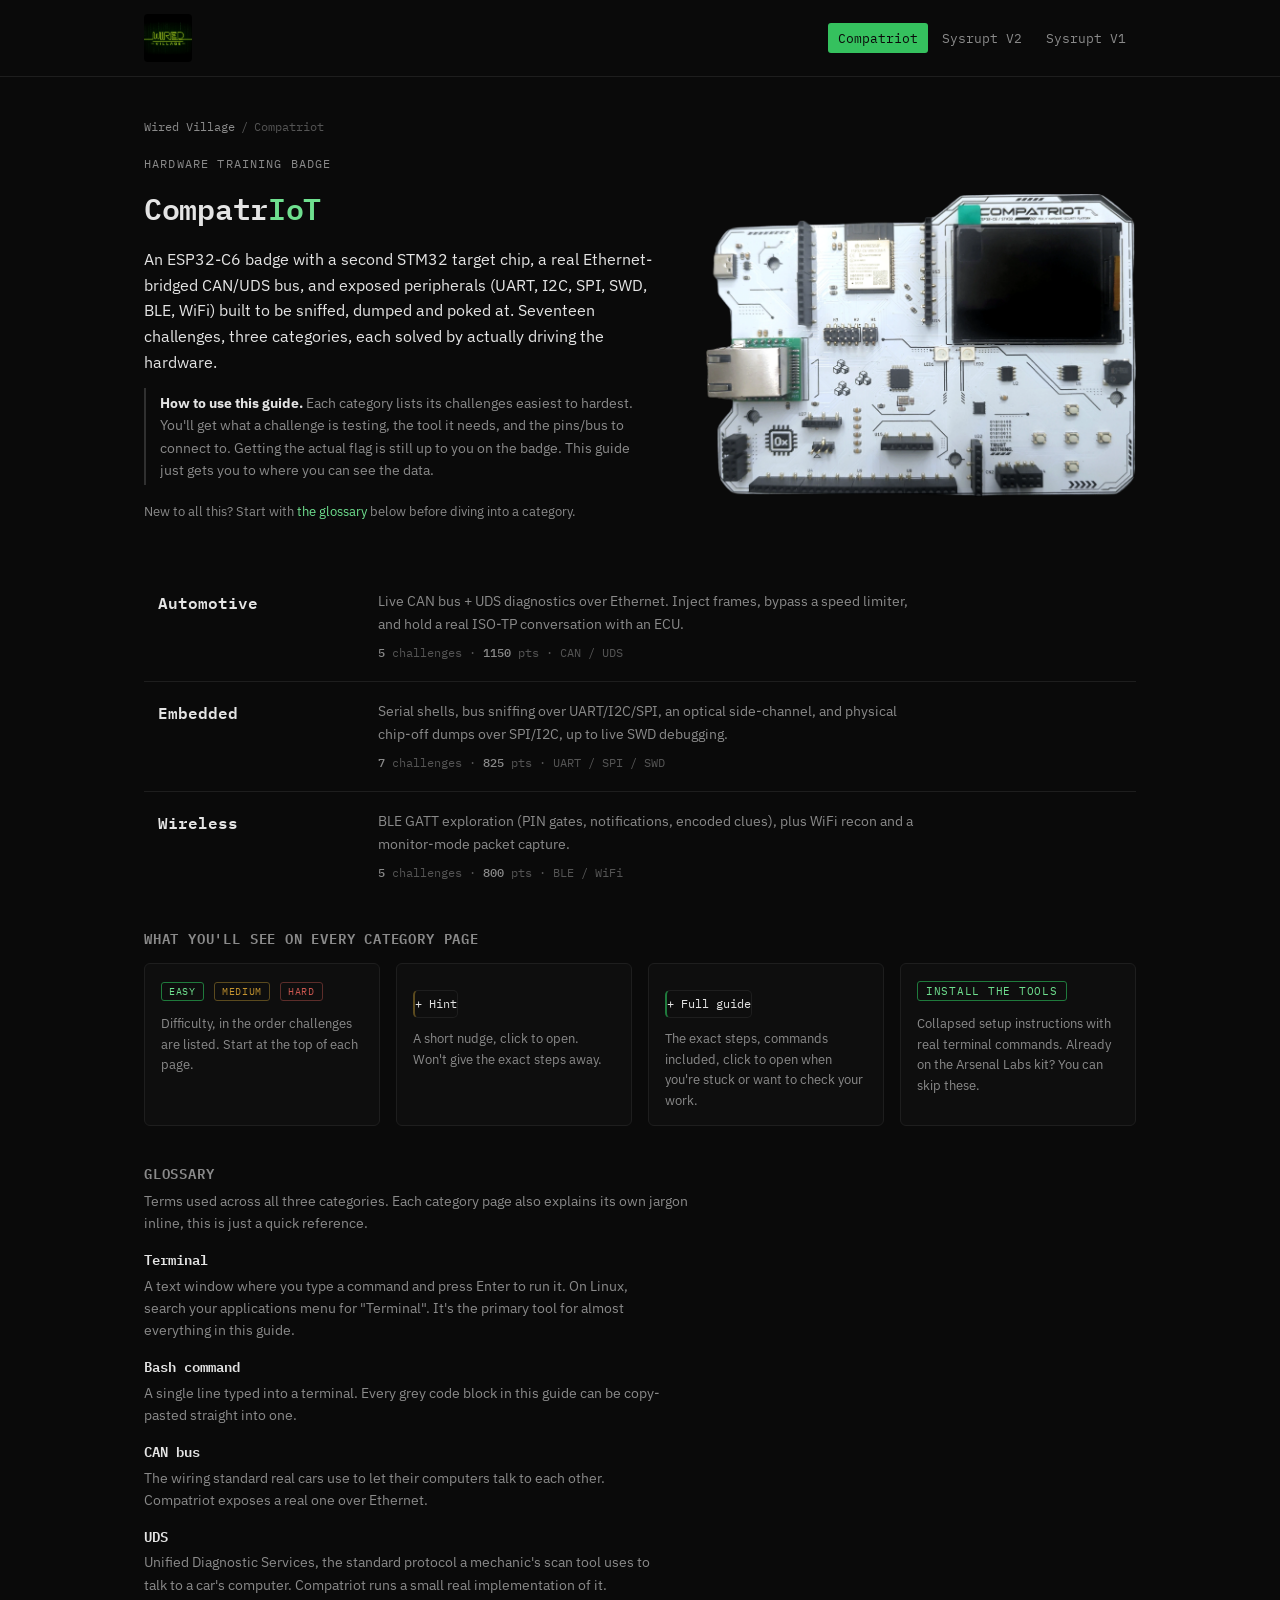
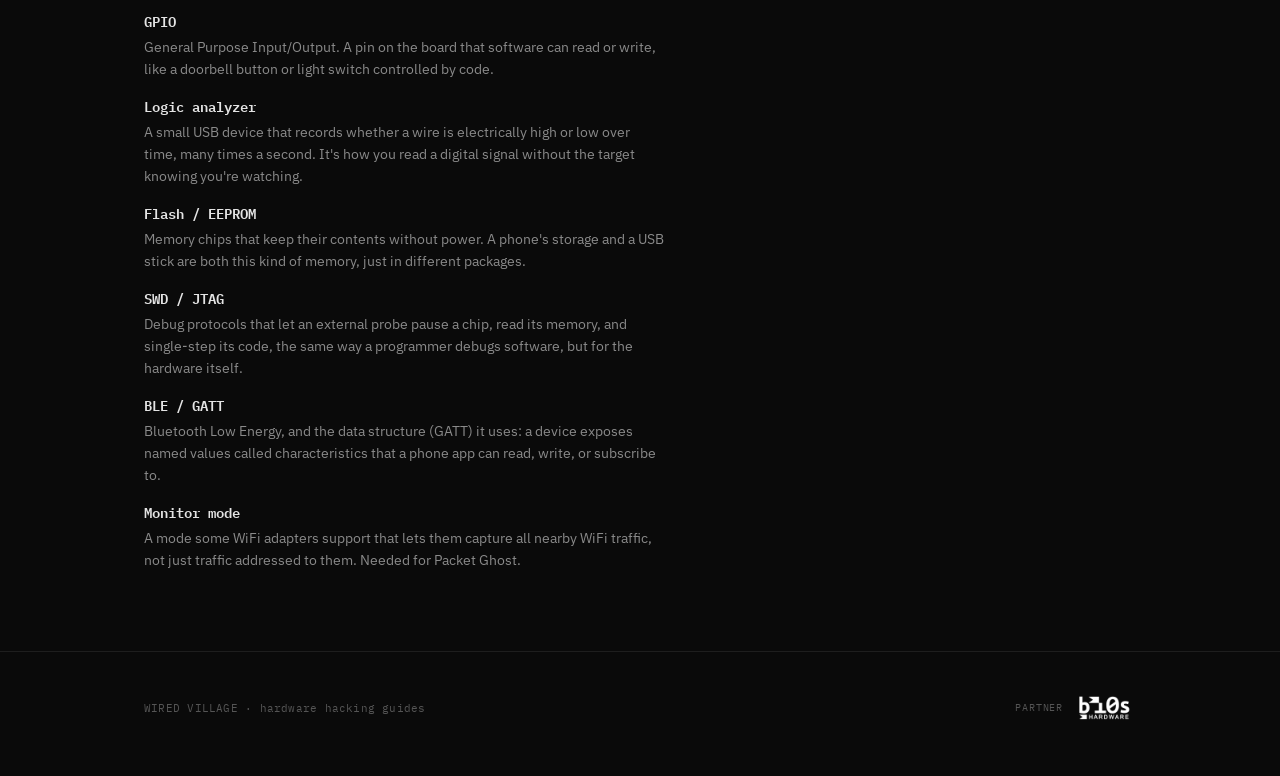
==== compatriot/index.html @ f9ece584 "Add Wired Village site: Compatriot guide, Sysrupt V1 and V2 guides" ====
<!doctype html>
<html lang="en">
<head>
<meta charset="utf-8">
<meta name="viewport" content="width=device-width, initial-scale=1">
<title>Compatriot · Wired Village</title>
<meta name="description" content="Guide to the Compatriot hardware badge: Automotive, Embedded and Wireless challenges.">
<link rel="icon" href="../assets/img/wired-village-logo.png">
<link rel="preconnect" href="https://fonts.googleapis.com">
<link rel="preconnect" href="https://fonts.gstatic.com" crossorigin>
<link href="https://fonts.googleapis.com/css2?family=IBM+Plex+Mono:wght@400;500;600;700&family=IBM+Plex+Sans:wght@400;500;600&display=swap" rel="stylesheet">
<link rel="stylesheet" href="../assets/css/site.css">
</head>
<body>

<header class="topbar">
  <div class="topbar-inner">
    <div class="brand">
      <a href="../index.html" style="display:flex;align-items:center;gap:9px;color:inherit;border-bottom:none;">
        <img src="../assets/img/wired-village-logo.png" alt="Wired Village">
      </a>
    </div>
    <nav class="navlinks">
      <a href="index.html" class="active">Compatriot</a>
      <a href="../sysrupt-v2/index.html">Sysrupt V2</a>
      <a href="../sysrupt/index.html">Sysrupt V1</a>
    </nav>
  </div>
</header>

<section class="wrap" style="padding: 40px 24px 10px;">
  <p class="crumbs"><a href="../index.html">Wired Village</a><span class="sep">/</span>Compatriot</p>
  <div style="display:grid;grid-template-columns:1.1fr .9fr;gap:36px;align-items:center;">
    <div>
      <p class="eyebrow">Hardware training badge</p>
      <h1>Compatr<span class="iot">IoT</span></h1>
      <p class="lead">
        An ESP32-C6 badge with a second STM32 target chip, a real Ethernet-bridged CAN/UDS
        bus, and exposed peripherals (UART, I2C, SPI, SWD, BLE, WiFi) built to be sniffed,
        dumped and poked at. Seventeen challenges, three categories, each solved by actually
        driving the hardware.
      </p>
      <p class="note" style="max-width:62ch;">
        <b>How to use this guide.</b> Each category lists its challenges easiest to
        hardest. You'll get what a challenge is testing, the tool it needs, and the
        pins/bus to connect to. Getting the actual flag is still up to you on the badge.
        This guide just gets you to where you can see the data.
      </p>
      <p style="font-size:13px;">New to all this? Start with
        <a href="#glossary">the glossary</a> below before diving into a category.</p>
    </div>
    <img src="../assets/img/board-cutout.webp" alt="Compatriot badge, populated board, top view" style="width:100%;height:auto;">
  </div>
</section>
<style>@media (max-width: 760px){ .wrap div[style*="grid-template-columns"]{ display:block !important; } }</style>

<section class="wrap" style="padding: 20px 24px 10px;">
  <table class="index-table">
    <tr data-href="automotive.html">
      <td class="ix-name"><a href="automotive.html">Automotive</a></td>
      <td class="ix-desc">
        <p>Live CAN bus + UDS diagnostics over Ethernet. Inject frames, bypass a speed
           limiter, and hold a real ISO-TP conversation with an ECU.</p>
        <div class="meta"><b>5</b> challenges · <b>1150</b> pts · CAN / UDS</div>
      </td>
      <td class="ix-arrow">→</td>
    </tr>
    <tr data-href="embedded.html">
      <td class="ix-name"><a href="embedded.html">Embedded</a></td>
      <td class="ix-desc">
        <p>Serial shells, bus sniffing over UART/I2C/SPI, an optical side-channel, and
           physical chip-off dumps over SPI/I2C, up to live SWD debugging.</p>
        <div class="meta"><b>7</b> challenges · <b>825</b> pts · UART / SPI / SWD</div>
      </td>
      <td class="ix-arrow">→</td>
    </tr>
    <tr data-href="wireless.html">
      <td class="ix-name"><a href="wireless.html">Wireless</a></td>
      <td class="ix-desc">
        <p>BLE GATT exploration (PIN gates, notifications, encoded clues), plus WiFi recon
           and a monitor-mode packet capture.</p>
        <div class="meta"><b>5</b> challenges · <b>800</b> pts · BLE / WiFi</div>
      </td>
      <td class="ix-arrow">→</td>
    </tr>
  </table>
</section>

<section class="wrap" style="padding: 10px 24px 20px;">
  <h3 style="margin-top:0;">What you'll see on every category page</h3>
  <div class="legend-grid">
    <div class="legend-item">
      <span class="diff-tag easy">Easy</span>
      <span class="diff-tag med">Medium</span>
      <span class="diff-tag hard">Hard</span>
      <p>Difficulty, in the order challenges are listed. Start at the top of each page.</p>
    </div>
    <div class="legend-item">
      <span class="reveal hint" style="display:inline-block;"><span class="reveal-fake-summary">+ Hint</span></span>
      <p>A short nudge, click to open. Won't give the exact steps away.</p>
    </div>
    <div class="legend-item">
      <span class="reveal guide" style="display:inline-block;"><span class="reveal-fake-summary">+ Full guide</span></span>
      <p>The exact steps, commands included, click to open when you're stuck or want to
         check your work.</p>
    </div>
    <div class="legend-item">
      <span class="tag-soon" style="color:var(--accent-text);border-color:var(--accent-dim);">Install the tools</span>
      <p>Collapsed setup instructions with real terminal commands. Already on the Arsenal
         Labs kit? You can skip these.</p>
    </div>
  </div>
</section>

<section class="wrap" id="glossary" style="padding: 10px 24px 60px;">
  <h3 style="margin-top:0;">Glossary</h3>
  <p style="font-size:13.5px;">Terms used across all three categories. Each category page
     also explains its own jargon inline, this is just a quick reference.</p>
  <dl class="glossary">
    <dt>Terminal</dt><dd>A text window where you type a command and press Enter to run it. On Linux, search your applications menu for "Terminal". It's the primary tool for almost everything in this guide.</dd>
    <dt>Bash command</dt><dd>A single line typed into a terminal. Every grey code block in this guide can be copy-pasted straight into one.</dd>
    <dt>CAN bus</dt><dd>The wiring standard real cars use to let their computers talk to each other. Compatriot exposes a real one over Ethernet.</dd>
    <dt>UDS</dt><dd>Unified Diagnostic Services, the standard protocol a mechanic's scan tool uses to talk to a car's computer. Compatriot runs a small real implementation of it.</dd>
    <dt>GPIO</dt><dd>General Purpose Input/Output. A pin on the board that software can read or write, like a doorbell button or light switch controlled by code.</dd>
    <dt>Logic analyzer</dt><dd>A small USB device that records whether a wire is electrically high or low over time, many times a second. It's how you read a digital signal without the target knowing you're watching.</dd>
    <dt>Flash / EEPROM</dt><dd>Memory chips that keep their contents without power. A phone's storage and a USB stick are both this kind of memory, just in different packages.</dd>
    <dt>SWD / JTAG</dt><dd>Debug protocols that let an external probe pause a chip, read its memory, and single-step its code, the same way a programmer debugs software, but for the hardware itself.</dd>
    <dt>BLE / GATT</dt><dd>Bluetooth Low Energy, and the data structure (GATT) it uses: a device exposes named values called characteristics that a phone app can read, write, or subscribe to.</dd>
    <dt>Monitor mode</dt><dd>A mode some WiFi adapters support that lets them capture all nearby WiFi traffic, not just traffic addressed to them. Needed for Packet Ghost.</dd>
  </dl>
</section>

<footer>
  <div class="wrap foot-inner">
    <div class="foot-left">WIRED VILLAGE · hardware hacking guides</div>
    <div class="partner">
      <span>Partner</span>
      <img src="../assets/img/bi0s-hardware-logo.png" alt="bi0s hardware">
    </div>
  </div>
</footer>

<script src="../assets/js/site.js"></script>
</body>
</html>
---- assets/css/site.css ----
/* Wired Village — shared stylesheet. Plain, dark, documentation-style. */

:root {
  --bg: #0a0a0a;
  --bg-alt: #0e0e0e;
  --bg-inset: #060606;
  --border: #1e1e1e;
  --border-strong: #303030;
  --text: #e4e4e4;
  --text-dim: #8a8a8a;
  --text-dimmer: #555;
  --accent: #35c15e;
  --accent-dim: #1f7a3c;
  --accent-text: #6fe08f;
  --red: #c8564f;
  --amber: #c2922f;
  --cyan: #4fb8d6;
  --border-bright: #3a3a3a;
  --mono: "IBM Plex Mono", "JetBrains Mono", ui-monospace, "SF Mono", Menlo, Consolas, monospace;
  --sans: "IBM Plex Sans", "Inter", system-ui, -apple-system, "Segoe UI", Arial, sans-serif;
  --maxw: 1040px;
}

* { box-sizing: border-box; }

body {
  margin: 0;
  background: var(--bg);
  color: var(--text);
  font-family: var(--sans);
  font-size: 15px;
  line-height: 1.65;
  -webkit-font-smoothing: antialiased;
}

a { color: var(--accent-text); text-decoration: none; border-bottom: 1px solid transparent; }
a:hover { border-bottom-color: var(--accent-dim); }

img { max-width: 100%; display: block; }

code, .mono { font-family: var(--mono); }
code {
  background: var(--bg-inset);
  border: 1px solid var(--border);
  color: var(--accent-text);
  padding: 1px 5px;
  border-radius: 3px;
  font-size: .87em;
}
pre {
  background: var(--bg-inset);
  border: 1px solid var(--border);
  border-radius: 4px;
  padding: 12px 14px;
  overflow-x: auto;
  font-family: var(--mono);
  font-size: 12.5px;
  color: #b7c9bb;
  line-height: 1.55;
}

hr { border: none; border-top: 1px solid var(--border); margin: 28px 0; }

/* ---------- header ---------- */
.topbar {
  border-bottom: 1px solid var(--border);
}
.topbar-inner {
  max-width: var(--maxw);
  margin: 0 auto;
  padding: 14px 24px;
  display: flex;
  align-items: center;
  justify-content: space-between;
  gap: 20px;
  flex-wrap: wrap;
}
.brand {
  display: flex;
  align-items: center;
  gap: 9px;
  font-family: var(--mono);
  font-size: 13.5px;
  letter-spacing: .02em;
  color: var(--text);
}
.brand img { height: 48px; width: auto; border-radius: 4px; }
.brand .sep { color: var(--text-dimmer); }
.brand .sub { color: var(--text-dim); }
.navlinks {
  display: flex;
  gap: 4px;
  font-family: var(--mono);
  font-size: 12.5px;
}
.navlinks a {
  color: var(--text-dim);
  padding: 5px 10px;
  border-bottom: none;
  border-radius: 3px;
}
.navlinks a:hover { color: var(--text); background: var(--bg-alt); }
.navlinks a.active { color: var(--bg); background: var(--accent); }
.navlinks a.active:hover { color: var(--bg); background: var(--accent); }

/* ---------- layout ---------- */
.wrap { max-width: var(--maxw); margin: 0 auto; padding: 0 24px; }
.section { padding: 44px 0; }

.hero-row {
  display: flex;
  align-items: center;
  gap: 28px;
  flex-wrap: wrap;
}
.hero-row img.hero-logo {
  width: 128px;
  height: 128px;
  flex-shrink: 0;
  border-radius: 10px;
}
.hero-row .hero-text { flex: 1 1 360px; min-width: 260px; }
@media (max-width: 560px) {
  .hero-row img.hero-logo { width: 88px; height: 88px; }
}

.iot { color: var(--accent-text); }

.eyebrow {
  font-family: var(--mono);
  font-size: 11.5px;
  letter-spacing: .1em;
  text-transform: uppercase;
  color: var(--text-dim);
  margin: 0 0 10px;
}
h1 {
  font-family: var(--mono);
  font-weight: 600;
  font-size: 30px;
  letter-spacing: -.01em;
  margin: 0 0 14px;
  color: var(--text);
}
h2 {
  font-family: var(--mono);
  font-weight: 600;
  font-size: 19px;
  margin: 0 0 4px;
  color: var(--text);
  padding-top: 2px;
}
h3 { font-family: var(--mono); font-weight: 600; font-size: 13.5px; margin: 20px 0 6px; color: var(--text-dim); text-transform: uppercase; letter-spacing: .06em; }
p { margin: 0 0 13px; color: var(--text-dim); max-width: 68ch; }
p.lead { color: var(--text); font-size: 15.5px; max-width: 62ch; }

ul, ol { color: var(--text-dim); padding-left: 19px; margin: 0 0 13px; }
li { margin-bottom: 5px; }
li::marker { color: var(--text-dimmer); }

/* ---------- index table (home + category index) ---------- */
.index-table { width: 100%; border-collapse: collapse; margin: 6px 0; }
.index-table tr { border-top: 1px solid var(--border); transition: background-color .12s; }
.index-table tr:first-child { border-top: none; }
.index-table tr[data-href] { cursor: pointer; }
.index-table tr[data-href]:hover { background: rgba(53,193,94,.055); }
.index-table tr[data-href]:hover td.ix-name a { color: var(--accent-text); }
.index-table td { padding: 18px 14px; vertical-align: top; }
.index-table td.ix-name { width: 220px; padding-left: 14px; }
.index-table td.ix-name a { font-family: var(--mono); font-size: 16px; color: var(--text); font-weight: 600; }
.index-table td.ix-name a:hover { color: var(--accent-text); }
.index-table td.ix-name .status { display: block; font-family: var(--mono); font-size: 10.5px; letter-spacing: .08em; text-transform: uppercase; color: var(--accent); margin-top: 5px; }
.index-table td.ix-name .status.soon { color: var(--text-dimmer); }
.index-table td.ix-desc p { margin: 0 0 8px; font-size: 14px; }
.index-table td.ix-desc .meta { font-family: var(--mono); font-size: 11.5px; color: var(--text-dimmer); }
.index-table td.ix-desc .meta b { color: var(--text-dim); font-weight: 500; }
.index-table tr.disabled td.ix-name a { color: var(--text-dim); pointer-events: none; }
.index-table tr.disabled { opacity: .55; }
.index-table td.ix-arrow {
  width: 28px;
  padding-right: 14px;
  padding-left: 0;
  text-align: right;
  color: var(--text-dimmer);
  font-family: var(--mono);
  font-size: 15px;
  opacity: 0;
  transform: translateX(-4px);
  transition: opacity .12s, transform .12s;
}
.index-table tr[data-href]:hover td.ix-arrow { opacity: 1; transform: translateX(0); color: var(--accent-text); }
.index-table .ix-thumb {
  display: flex;
  align-items: center;
  gap: 14px;
}
.index-table .ix-thumb img {
  width: 64px;
  height: 64px;
  object-fit: contain;
  background: var(--bg-inset);
  border: 1px solid var(--border);
  border-radius: 6px;
  padding: 6px;
  flex-shrink: 0;
}
@media (max-width: 560px) {
  .index-table, .index-table tbody, .index-table tr, .index-table td { display: block; width: auto; }
  .index-table tr { padding: 16px 0; }
  .index-table td.ix-name { padding: 0 0 8px; }
  .index-table td.ix-desc { padding: 0; }
  .index-table td.ix-arrow { display: none; }
}

/* ---------- docs layout: sidebar + content ---------- */
.docs {
  display: grid;
  grid-template-columns: 200px 1fr;
  gap: 48px;
  align-items: start;
}
@media (max-width: 760px) { .docs { grid-template-columns: 1fr; } }

.toc {
  position: sticky;
  top: 24px;
  font-family: var(--mono);
  font-size: 12.5px;
}
.toc .toc-label { color: var(--text-dimmer); text-transform: uppercase; letter-spacing: .08em; font-size: 10.5px; margin-bottom: 10px; }
.toc ol { list-style: none; padding: 0; margin: 0; }
.toc li { margin-bottom: 2px; }
.toc a {
  display: block;
  padding: 5px 0 5px 10px;
  border-left: 2px solid var(--border);
  color: var(--text-dim);
  border-bottom: none;
}
.toc a:hover { color: var(--text); border-left-color: var(--border-strong); }
.toc a.diff-easy { }
.toc small { color: var(--text-dimmer); margin-left: 6px; }

.content h2 { scroll-margin-top: 20px; }

/* ---------- challenge entries (flowing sections, not cards) ---------- */
.entry { padding: 30px 0; border-top: 1px solid var(--border); }
.entry:first-child { border-top: none; padding-top: 0; }
.entry-head { display: flex; align-items: baseline; gap: 12px; flex-wrap: wrap; margin-bottom: 10px; }
.entry-num { font-family: var(--mono); font-size: 13px; color: var(--text-dimmer); }
.diff-tag {
  font-family: var(--mono); font-size: 10px; letter-spacing: .07em; text-transform: uppercase;
  padding: 2px 7px; border: 1px solid var(--border-strong); border-radius: 3px; color: var(--text-dim);
}
.diff-tag.easy { color: var(--accent-text); border-color: var(--accent-dim); }
.diff-tag.med { color: var(--amber); border-color: #5b4a1e; }
.diff-tag.hard { color: var(--red); border-color: #5c2d2a; }

.entry h4 {
  font-family: var(--mono); font-size: 11px; letter-spacing: .08em; text-transform: uppercase;
  color: var(--text-dimmer); margin: 18px 0 7px;
}
.entry p { font-size: 14.5px; }

/* ---------- reveal (hint / full guide) ---------- */
.reveal {
  margin-top: 12px;
  border: 1px solid var(--border);
  border-radius: 5px;
  background: var(--bg-alt);
}
.reveal + .reveal { margin-top: 8px; }
.reveal summary {
  cursor: pointer;
  list-style: none;
  padding: 9px 14px;
  font-family: var(--mono);
  font-size: 12px;
  letter-spacing: .04em;
  color: var(--text-dim);
  display: flex;
  align-items: center;
  gap: 8px;
  user-select: none;
}
.reveal summary::-webkit-details-marker { display: none; }
.reveal summary::before { content: "+"; color: var(--text-dimmer); width: 10px; display: inline-block; }
.reveal[open] summary::before { content: "−"; }
.reveal summary:hover { color: var(--text); }
.reveal.hint { border-left: 2px solid #5b4a1e; }
.reveal.hint summary { color: var(--amber); }
.reveal.guide { border-left: 2px solid var(--accent-dim); }
.reveal.guide summary { color: var(--accent-text); }
.reveal.conn { border-left: 2px solid #1c5566; }
.reveal.conn summary { color: var(--cyan); }
.reveal .reveal-body img { border-radius: 3px; margin: 6px 0 4px; }
.reveal .reveal-body { padding: 2px 16px 14px; border-top: 1px solid var(--border); }
.reveal .reveal-body p { font-size: 13.5px; margin: 10px 0 8px; }
.reveal .reveal-body ol, .reveal .reveal-body ul { font-size: 13.5px; margin: 8px 0; }
.reveal .reveal-body li { margin-bottom: 7px; }

.note {
  border-left: 2px solid var(--border-strong);
  padding: 4px 0 4px 14px;
  font-size: 13.5px;
  color: var(--text-dim);
  margin: 12px 0 16px;
}
.note b { color: var(--text); }

/* ---------- section-level collapsible (install/tools blocks) ---------- */
.sec-collapse {
  border: 1px solid var(--border);
  border-radius: 6px;
  margin: 0 0 30px;
  background: var(--bg-alt);
}
.sec-collapse summary {
  cursor: pointer;
  list-style: none;
  padding: 14px 18px;
  display: flex;
  align-items: center;
  gap: 10px;
  user-select: none;
}
.sec-collapse summary::-webkit-details-marker { display: none; }
.sec-collapse summary::before { content: "▸"; color: var(--text-dimmer); font-size: 12px; transition: transform .1s; }
.sec-collapse[open] summary::before { transform: rotate(90deg); }
.sec-collapse summary h2 { margin: 0; }
.sec-collapse summary .tally { font-family: var(--mono); font-size: 11.5px; color: var(--text-dimmer); margin-left: auto; }
.sec-collapse .sec-body { padding: 4px 18px 18px; border-top: 1px solid var(--border); }
.arsenal-note {
  border: 1px solid var(--border-strong);
  border-left: 3px solid var(--accent);
  background: rgba(53,193,94,.06);
  border-radius: 5px;
  padding: 10px 14px;
  font-size: 13.5px;
  color: var(--text-dim);
  margin: 2px 0 18px;
}
.arsenal-note b { color: var(--text); }

.pin-table { width: 100%; border-collapse: collapse; font-family: var(--mono); font-size: 12.5px; margin: 6px 0 16px; }
.pin-table th, .pin-table td { text-align: left; padding: 6px 10px 6px 0; border-bottom: 1px solid var(--border); }
.pin-table th { color: var(--text-dimmer); font-weight: 500; text-transform: uppercase; font-size: 10.5px; letter-spacing: .05em; }
.pin-table td { color: var(--text-dim); }
.pin-table td.sig { color: var(--accent-text); }

/* ---------- diagrams ---------- */
.diagram {
  background: var(--bg-inset);
  border: 1px solid var(--border);
  border-radius: 4px;
  padding: 16px;
  margin: 10px 0 18px;
  overflow-x: auto;
}
.diagram svg text { font-family: var(--mono); }

/* ---------- tool cards ---------- */
.tools-grid {
  display: grid;
  grid-template-columns: repeat(auto-fit, minmax(200px, 1fr));
  gap: 14px;
  margin: 14px 0 20px;
}
.tool-card {
  background: var(--bg-alt);
  border: 1px solid var(--border);
  border-radius: 6px;
  overflow: hidden;
}
.tool-card .shot {
  background: #ececea;
  height: 130px;
  display: flex;
  align-items: center;
  justify-content: center;
  padding: 10px;
}
.tool-card .shot img { max-width: 100%; max-height: 100%; width: auto; height: auto; object-fit: contain; }
.tool-card .info { padding: 11px 13px 13px; }
.tool-card .name { font-family: var(--mono); font-size: 13px; color: var(--text); font-weight: 600; margin-bottom: 4px; }
.tool-card .desc { font-size: 12.5px; color: var(--text-dim); line-height: 1.5; }

/* ---------- legend (overview page) ---------- */
.legend-grid {
  display: grid;
  grid-template-columns: repeat(auto-fit, minmax(210px, 1fr));
  gap: 16px;
  margin: 14px 0 6px;
}
.legend-item {
  border: 1px solid var(--border);
  border-radius: 6px;
  padding: 14px 16px;
  background: var(--bg-alt);
}
.legend-item p { font-size: 12.5px; margin: 10px 0 0; }
.legend-item .diff-tag { margin-right: 6px; }
.reveal-fake-summary {
  display: inline-flex;
  align-items: center;
  gap: 6px;
  font-family: var(--mono);
  font-size: 12px;
  padding: 3px 0;
}

/* ---------- glossary ---------- */
.glossary { margin: 10px 0 0; }
.glossary dt {
  font-family: var(--mono);
  font-size: 13.5px;
  font-weight: 600;
  color: var(--text);
  margin-top: 14px;
}
.glossary dd {
  margin: 4px 0 0;
  font-size: 13.5px;
  color: var(--text-dim);
  max-width: 65ch;
}

/* ---------- crumbs ---------- */
.crumbs { font-family: var(--mono); font-size: 12px; color: var(--text-dimmer); margin-bottom: 18px; }
.crumbs a { color: var(--text-dim); }
.crumbs a:hover { color: var(--text); }
.crumbs .sep { margin: 0 6px; }

/* ---------- footer ---------- */
footer { border-top: 1px solid var(--border); padding: 24px 0 36px; margin-top: 20px; }
.foot-inner { display: flex; align-items: center; justify-content: space-between; flex-wrap: wrap; gap: 14px; }
.foot-left { font-family: var(--mono); font-size: 11px; color: var(--text-dimmer); letter-spacing: .02em; }
.partner { display: flex; align-items: center; gap: 9px; }
.partner span { font-family: var(--mono); font-size: 10px; letter-spacing: .08em; text-transform: uppercase; color: var(--text-dimmer); }
.partner img { height: 64px; width: auto; filter: invert(1); opacity: 1; }

/* ---------- misc ---------- */
.center { text-align: center; }
.tag-soon {
  font-family: var(--mono); font-size: 10.5px; letter-spacing: .07em; text-transform: uppercase;
  color: var(--text-dimmer); border: 1px solid var(--border-strong); padding: 2px 8px; border-radius: 3px;
}
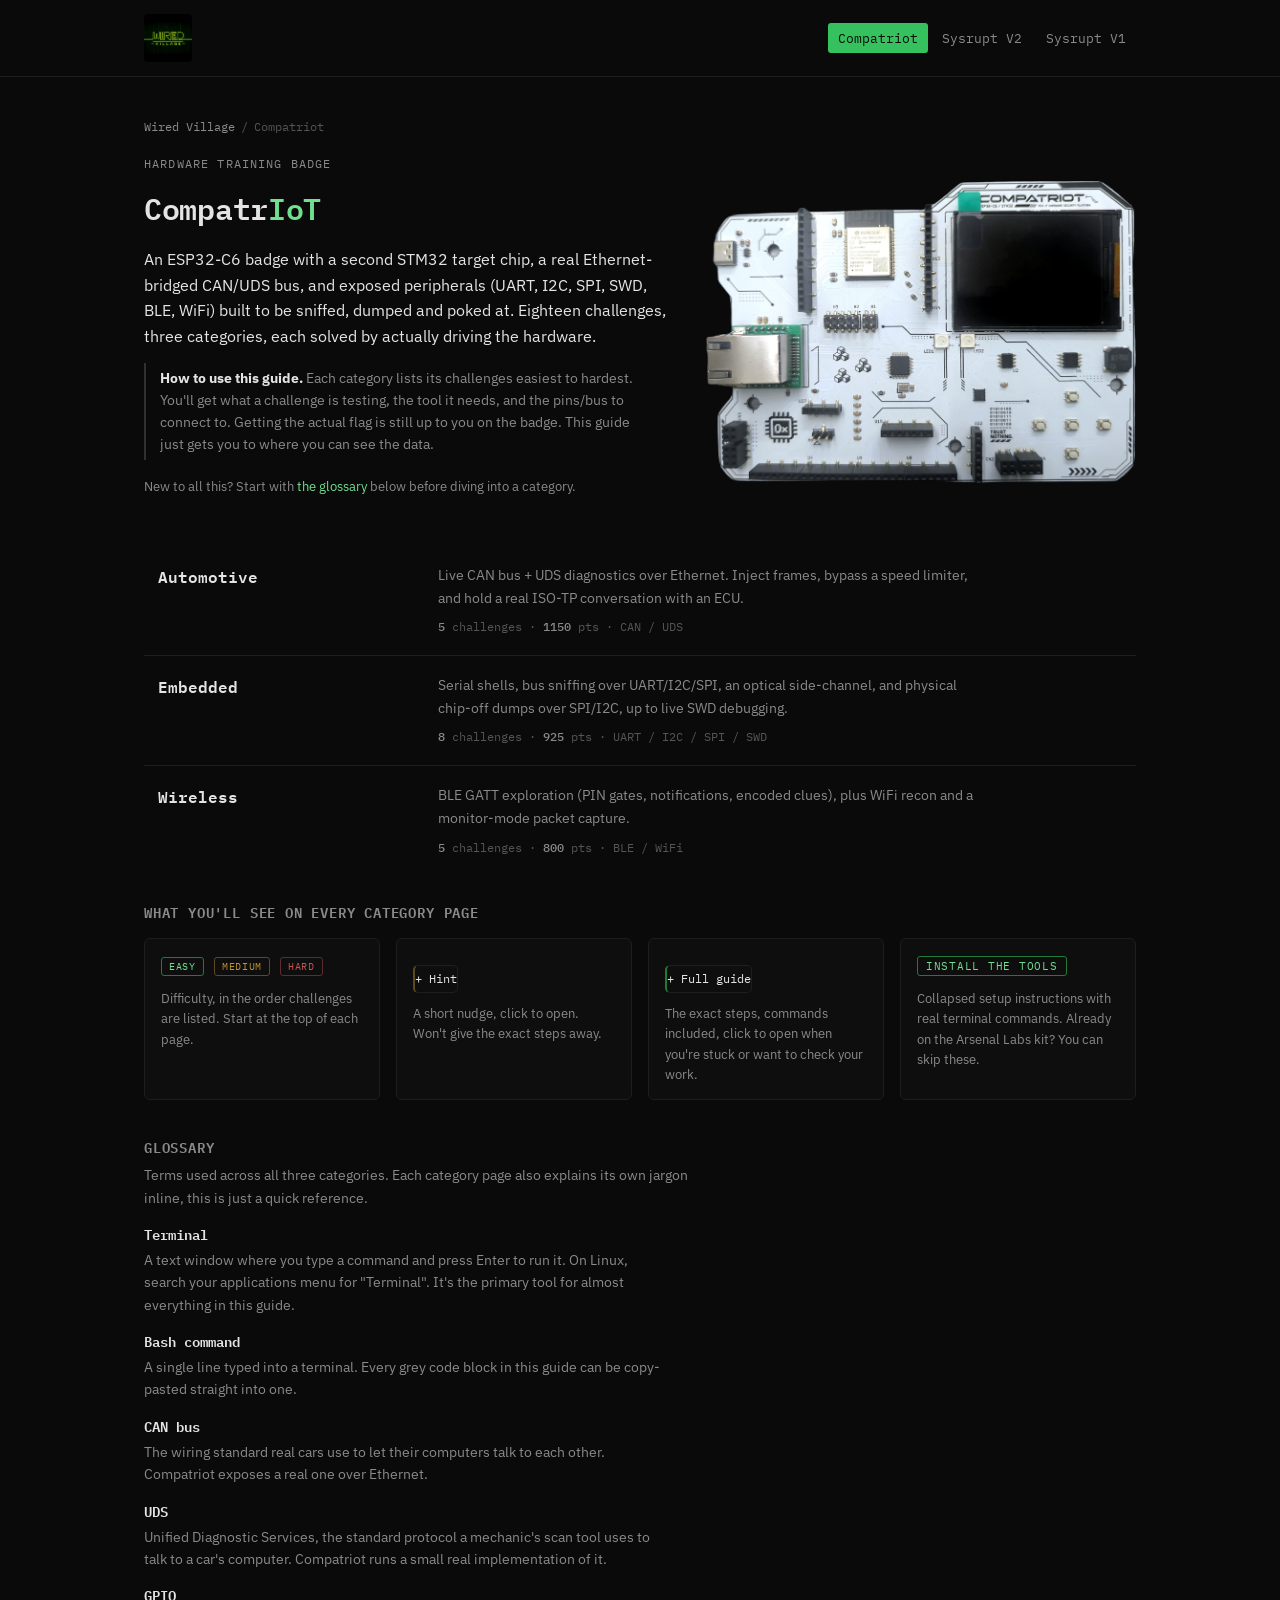
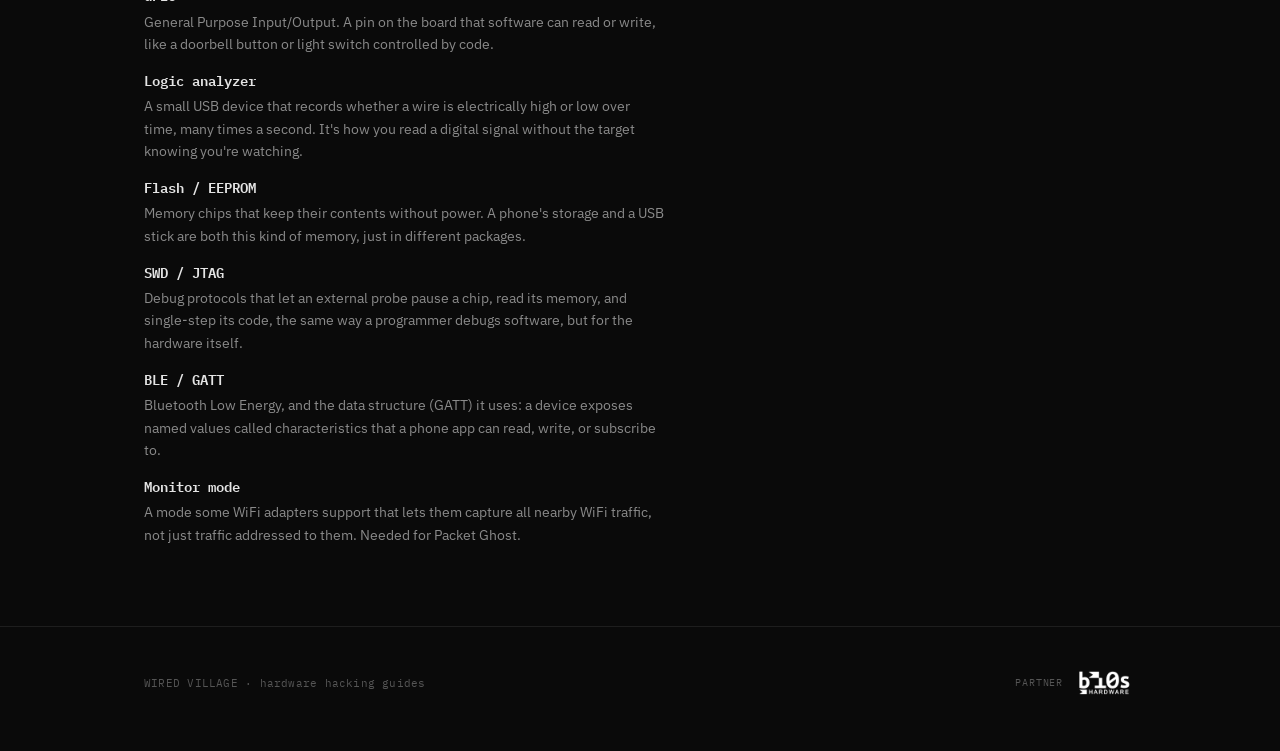
==== commit 1301919b: "Redesign Two-Wire Tap: real I2C NAK-abort behavior, players build their own ACKing device" ====
--- a/compatriot/index.html
+++ b/compatriot/index.html
@@ -37,7 +37,7 @@
       <p class="lead">
         An ESP32-C6 badge with a second STM32 target chip, a real Ethernet-bridged CAN/UDS
         bus, and exposed peripherals (UART, I2C, SPI, SWD, BLE, WiFi) built to be sniffed,
-        dumped and poked at. Seventeen challenges, three categories, each solved by actually
+        dumped and poked at. Eighteen challenges, three categories, each solved by actually
         driving the hardware.
       </p>
       <p class="note" style="max-width:62ch;">
@@ -70,7 +70,7 @@
       <td class="ix-desc">
         <p>Serial shells, bus sniffing over UART/I2C/SPI, an optical side-channel, and
            physical chip-off dumps over SPI/I2C, up to live SWD debugging.</p>
-        <div class="meta"><b>7</b> challenges · <b>825</b> pts · UART / SPI / SWD</div>
+        <div class="meta"><b>8</b> challenges · <b>925</b> pts · UART / I2C / SPI / SWD</div>
       </td>
       <td class="ix-arrow">→</td>
     </tr>
--- a/assets/css/site.css
+++ b/assets/css/site.css
@@ -166,7 +166,7 @@
 .index-table tr[data-href]:hover { background: rgba(53,193,94,.055); }
 .index-table tr[data-href]:hover td.ix-name a { color: var(--accent-text); }
 .index-table td { padding: 18px 14px; vertical-align: top; }
-.index-table td.ix-name { width: 220px; padding-left: 14px; }
+.index-table td.ix-name { width: 280px; padding-left: 14px; }
 .index-table td.ix-name a { font-family: var(--mono); font-size: 16px; color: var(--text); font-weight: 600; }
 .index-table td.ix-name a:hover { color: var(--accent-text); }
 .index-table td.ix-name .status { display: block; font-family: var(--mono); font-size: 10.5px; letter-spacing: .08em; text-transform: uppercase; color: var(--accent); margin-top: 5px; }
@@ -192,17 +192,16 @@
 .index-table .ix-thumb {
   display: flex;
   align-items: center;
-  gap: 14px;
+  gap: 18px;
 }
 .index-table .ix-thumb img {
-  width: 64px;
-  height: 64px;
+  width: 128px;
+  height: 128px;
   object-fit: contain;
-  background: var(--bg-inset);
-  border: 1px solid var(--border);
-  border-radius: 6px;
-  padding: 6px;
   flex-shrink: 0;
+}
+@media (max-width: 760px) {
+  .index-table .ix-thumb img { width: 92px; height: 92px; }
 }
 @media (max-width: 560px) {
   .index-table, .index-table tbody, .index-table tr, .index-table td { display: block; width: auto; }
